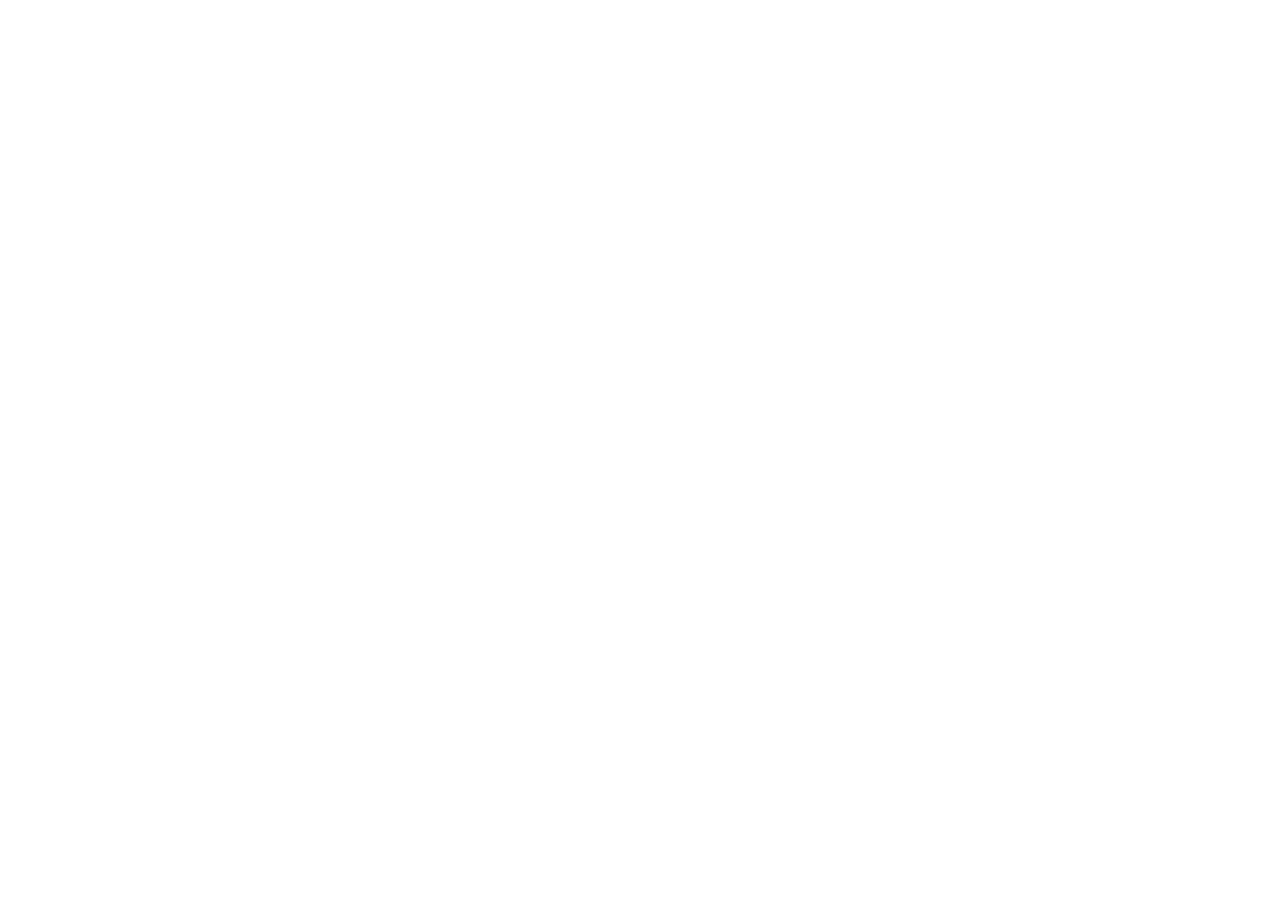
==== atv-taxi/index.html @ dbc44d2c "start taxi" ====
<!DOCTYPE html>
<html lang="en">
<head>
    <meta charset="UTF-8">
    <meta name="viewport" content="width=device-width, initial-scale=1.0">
    <title>Atividade Táxi</title>
    <link rel="stylesheet" href="css/reset.css">
    <link rel="stylesheet" href="css/style.css">
</head>
<body>
     
</body>
</html>
---- atv-taxi/css/style.css ----
html {
  font-size: clamp(1rem, calc(0.5rem + 2vw), 1.625rem);
}
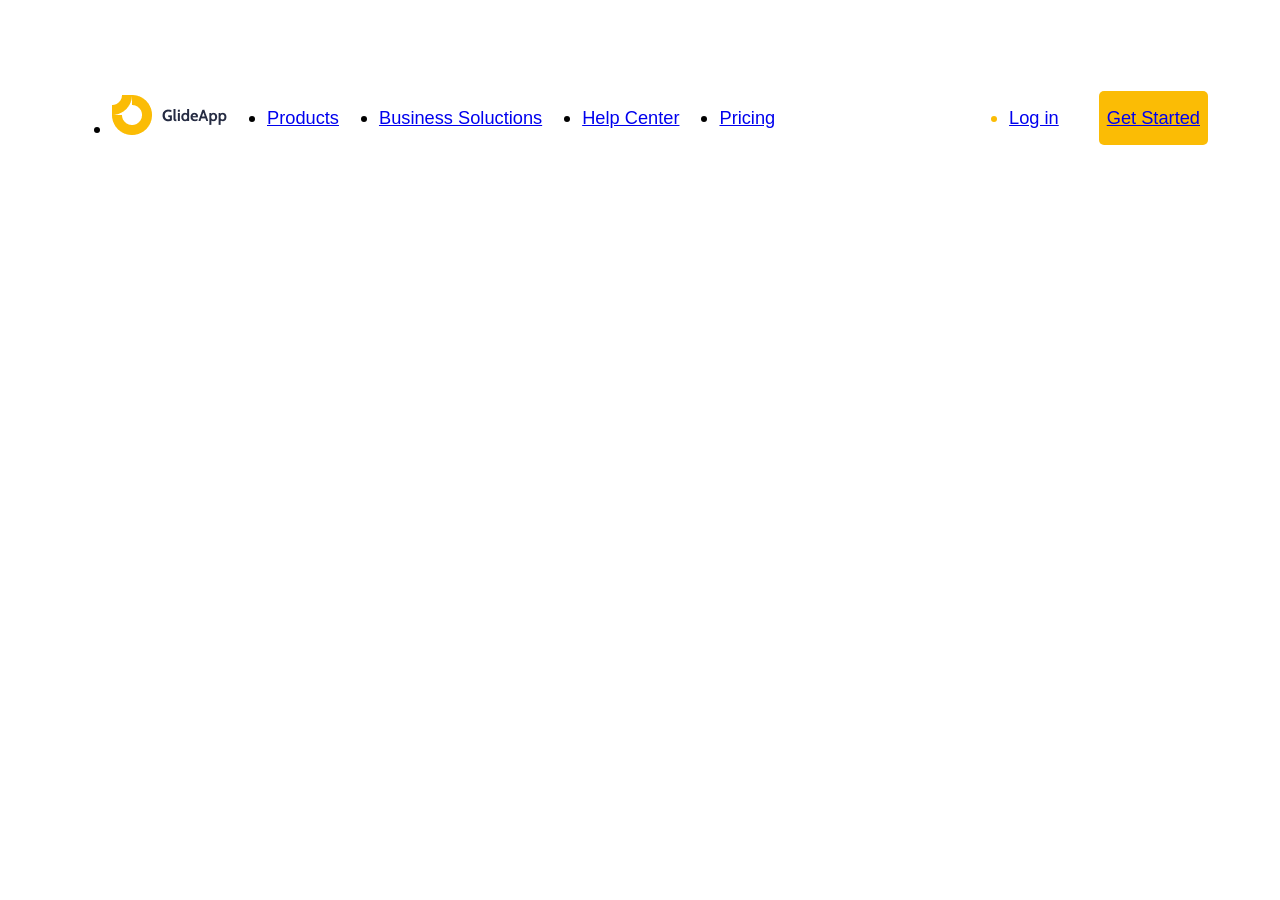
==== commit 27b81886: "Feet: atividade taxi - header" ====
--- a/atv-taxi/index.html
+++ b/atv-taxi/index.html
@@ -1,13 +1,56 @@
-<!DOCTYPE html>
+<!doctype html>
 <html lang="en">
-<head>
-    <meta charset="UTF-8">
-    <meta name="viewport" content="width=device-width, initial-scale=1.0">
+  <head>
+    <meta charset="UTF-8" />
+    <meta name="viewport" content="width=device-width, initial-scale=1.0" />
     <title>Atividade Táxi</title>
-    <link rel="stylesheet" href="css/reset.css">
-    <link rel="stylesheet" href="css/style.css">
-</head>
-<body>
-     
-</body>
-</html>+    <link rel="stylesheet" href="css/reset.css" />
+    <link rel="stylesheet" href="css/style.css" />
+  </head>
+  <body>
+    <header>
+      <nav>
+        <ul>
+          <li>
+            <h1>
+              <a href="index.html">
+                <img src="images/logo-glide-app.png" alt="" />
+              </a>
+            </h1>
+          </li>
+          <li>
+            <a href="#">Products</a>
+          </li>
+          <li>
+            <a href="#">Business Soluctions</a>
+          </li>
+          <li>
+            <a href="#">Help Center</a>
+          </li>
+          <li>
+            <a href="#">Pricing</a>
+          </li>
+        </ul>
+        <nav>
+          <ul>
+            <li class="font-yellow">
+              <a href="#">Log in</a>
+            </li>
+            <li class="border-yellow">
+              <a href="#">Get Started</a>
+            </li>
+          </ul>
+        </nav>
+      </nav>
+    </header>
+    <main>
+
+      <section>
+
+
+      </section>
+
+    </main>
+    <footer></footer>
+  </body>
+</html>
--- a/atv-taxi/css/style.css
+++ b/atv-taxi/css/style.css
@@ -1,6 +1,45 @@
 html {
-  font-size: clamp(1rem, calc(0.5rem + 2vw), 1.625rem);
+  font-size: clamp(1rem, calc(0.5rem + 0.8vw), 1.625rem);
+  font-family: 'Trebuchet MS', 'Lucida Sans Unicode', 'Lucida Grande', 'Lucida Sans', Arial, sans-serif;
+}
+
+header{
+    text-align: center;
+    padding: 5vw 0 0 0;
+}
+
+header nav ul li.font-yellow{
+    color: #FBBC05;
+}
+
+header nav ul li{
+    margin: 20px 0 0 0;
+}
+
+header nav ul li.border-yellow{
+    background-color: #FBBC05;
+    color: white;
+    padding: 16px 8px 16px 8px ;
+    border-radius: 5px;
+    display: inline-block;
 }
 
 
 
+@media only screen and (min-width: 600px) {
+    header nav{
+        display: flex;
+        justify-content: space-between; /* joga para a direita */
+    }
+    header nav ul{
+        display: flex;
+        gap: 40px ;
+        align-items: center; /* alinha se tiver torto */
+    }
+    header{
+        padding: 2vw 5vw 2vw 5vw;
+    }
+        
+    
+
+} 
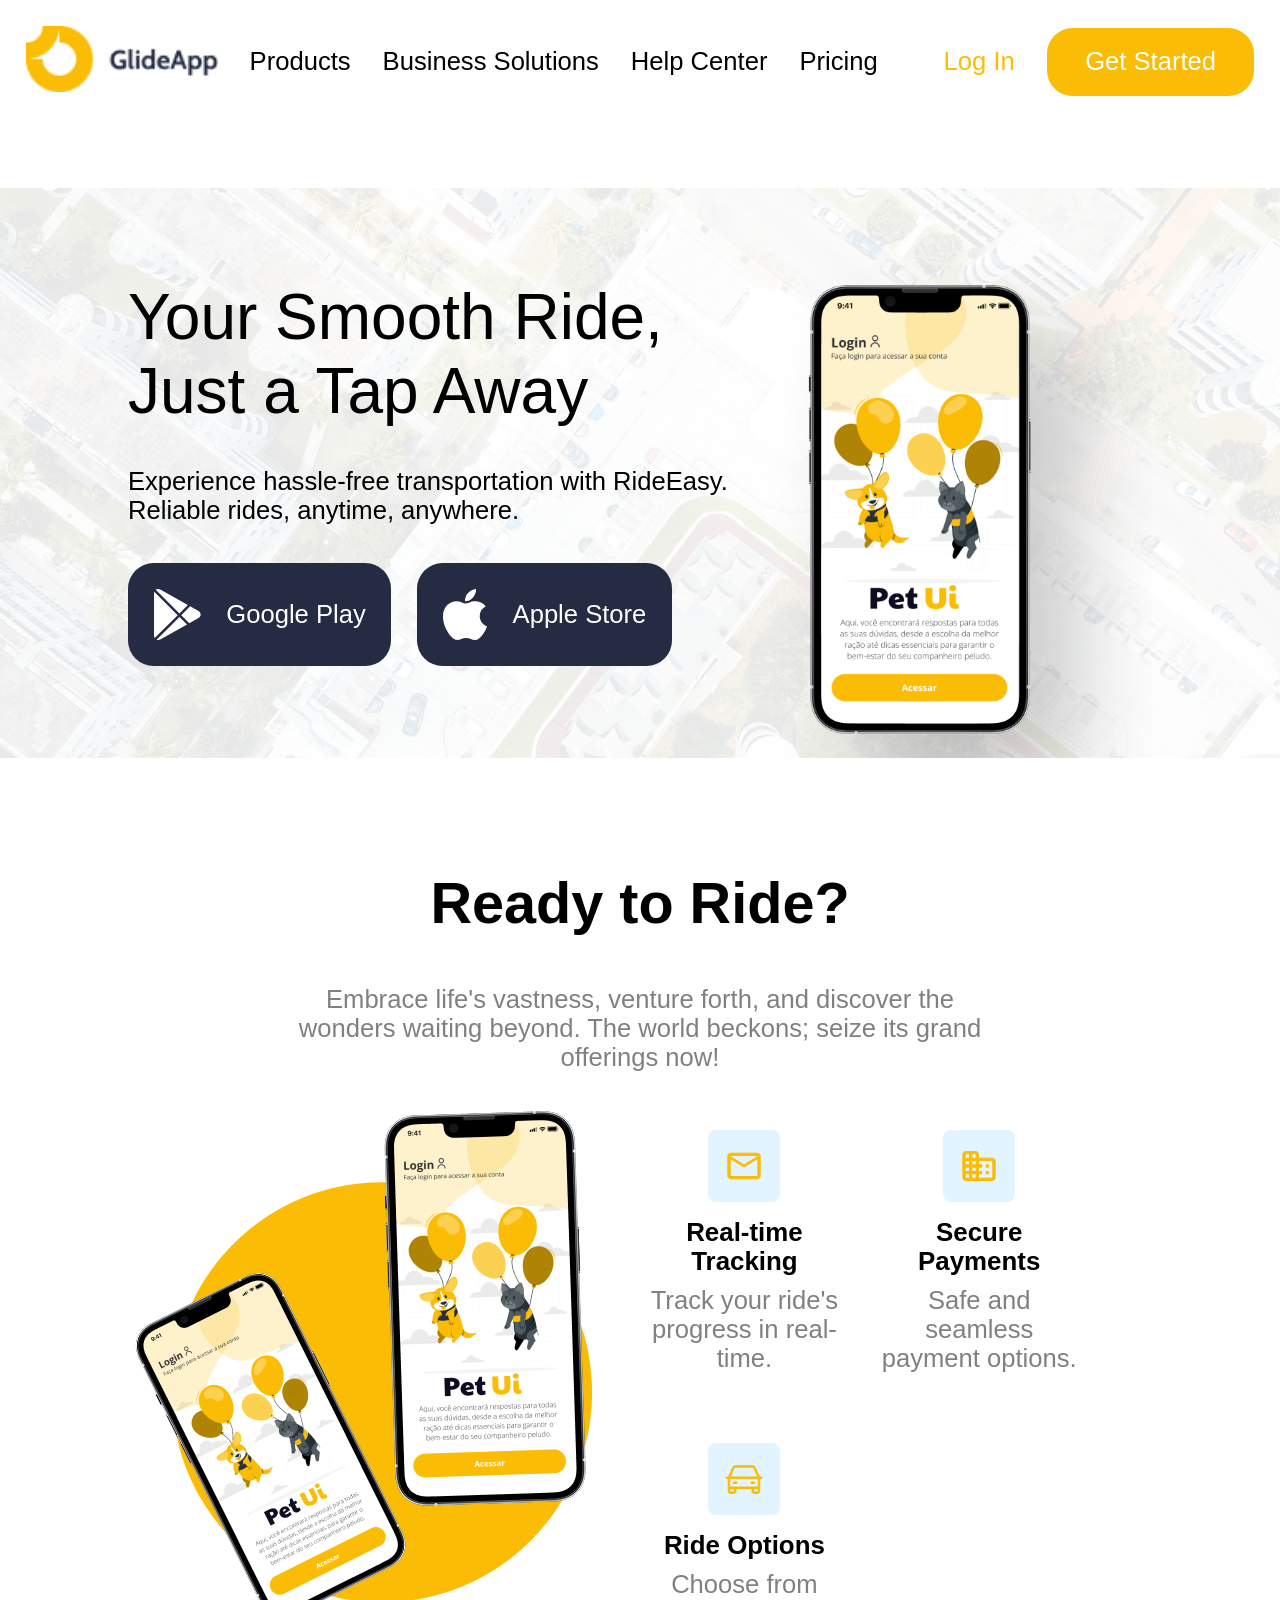
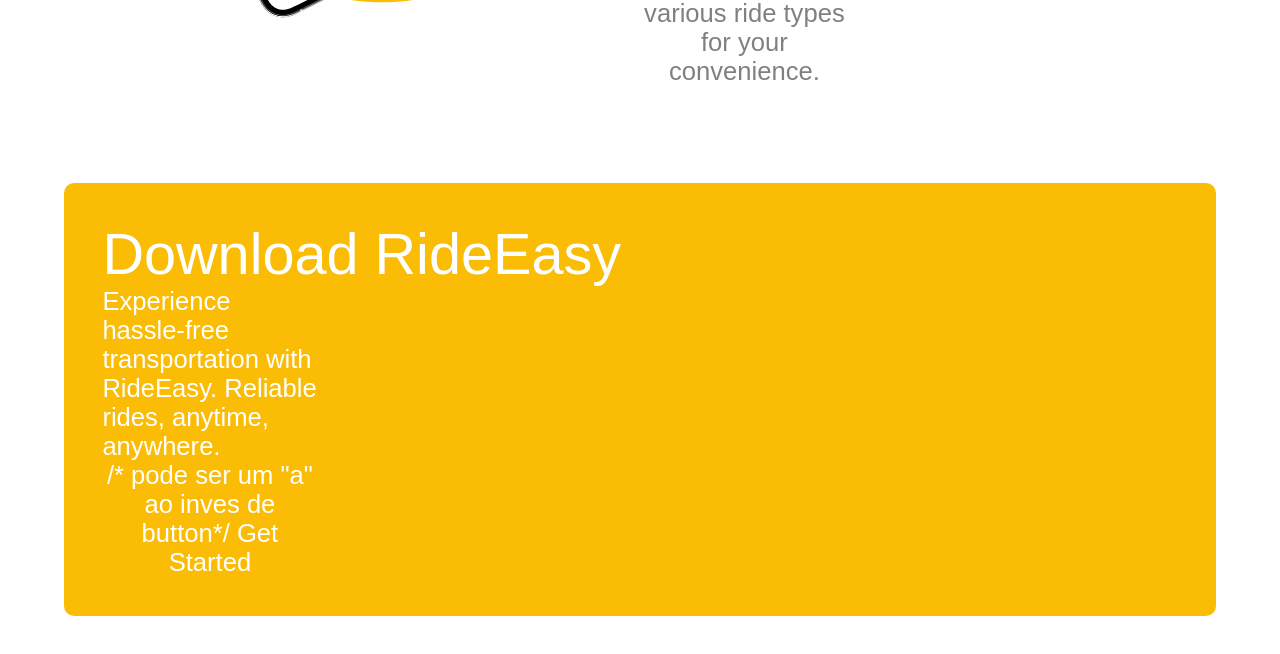
==== commit d7efda5c: "Add files via upload" ====
--- a/atv-taxi/index.html
+++ b/atv-taxi/index.html
@@ -3,7 +3,7 @@
   <head>
     <meta charset="UTF-8" />
     <meta name="viewport" content="width=device-width, initial-scale=1.0" />
-    <title>Atividade Táxi</title>
+    <title>Taxi</title>
     <link rel="stylesheet" href="css/reset.css" />
     <link rel="stylesheet" href="css/style.css" />
   </head>
@@ -12,17 +12,13 @@
       <nav>
         <ul>
           <li>
-            <h1>
-              <a href="index.html">
-                <img src="images/logo-glide-app.png" alt="" />
-              </a>
-            </h1>
+            <a href="#"><img src="images/logo-glide-app.png" alt="" /></a>
           </li>
           <li>
             <a href="#">Products</a>
           </li>
           <li>
-            <a href="#">Business Soluctions</a>
+            <a href="#">Business Solutions</a>
           </li>
           <li>
             <a href="#">Help Center</a>
@@ -31,26 +27,81 @@
             <a href="#">Pricing</a>
           </li>
         </ul>
-        <nav>
-          <ul>
-            <li class="font-yellow">
-              <a href="#">Log in</a>
-            </li>
-            <li class="border-yellow">
-              <a href="#">Get Started</a>
-            </li>
-          </ul>
-        </nav>
+        <ul>
+          <li>
+            <a href="#" class="font-yellow">Log In</a>
+          </li>
+          <li>
+            <a href="#" class="button-yellow">Get Started</a>
+          </li>
+        </ul>
       </nav>
     </header>
     <main>
-
-      <section>
-
-
+      <section class="banner">
+        <div>
+          <h1>Your Smooth Ride, Just a Tap Away</h1>
+          <p>
+            Experience hassle-free transportation with RideEasy. Reliable rides,
+            anytime, anywhere.
+          </p>
+          <p class="buttons">
+            <a href="#">
+              <img src="images/icon-button-google.svg" alt="Play Store" />
+              <span>Google Play</span>
+            </a>
+            <a href="#">
+              <img src="images/icon-apple-ios.svg" alt="Play Store" />
+              <span>Apple Store</span>
+            </a>
+          </p>
+        </div>
+        <div class="image">
+          <img src="images/iphone-pet-ui.png" alt="ifome auau miaumiau" />
+        </div>
       </section>
-
+      <section class="ready">
+        <h2>Ready to Ride?</h2>
+        <p>
+          Embrace life's vastness, venture forth, and discover the wonders
+          waiting beyond. The world beckons; seize its grand offerings now!
+        </p>
+        <div>
+          <div class="img">
+            <img src="images/smartphones-pet-uis.png" alt="img do apk" />
+          </div>
+          <div class="lista">
+            <ul>
+              <li>
+                <img src="images/icon-back-blue-letter.svg" alt="icon carta" />
+                <h3>Real-time Tracking</h3>
+                <p>Track your ride's progress in real-time.</p>
+              </li>
+              <li>
+                <img src="images/icon-back-blue-building.svg" alt="icon edificio" />
+                <h3>Secure Payments</h3>
+                <p>Safe and seamless payment options.</p>
+              </li>
+              <li>
+                <img src="images/icon-back-blue-car.svg" alt="icon carro" />
+                <h3>Ride Options</h3>
+                <p>Choose from various ride types for your convenience.</p>
+              </li>
+            </ul>
+          </div>
+        </div>
+      </section>
+      <section class="download">
+        <h2>Download RideEasy</h2>
+        <p>
+          Experience hassle-free transportation with RideEasy. Reliable rides, anytime, anywhere.
+        </p>
+        <p>
+          <button> /* pode ser um "a" ao inves de button*/
+            Get Started
+          </button>
+        </p>
+      </section>
     </main>
-    <footer></footer>
   </body>
 </html>
--- a/atv-taxi/css/style.css
+++ b/atv-taxi/css/style.css
@@ -1,45 +1,217 @@
 html {
-  font-size: clamp(1rem, calc(0.5rem + 0.8vw), 1.625rem);
-  font-family: 'Trebuchet MS', 'Lucida Sans Unicode', 'Lucida Grande', 'Lucida Sans', Arial, sans-serif;
-}
-
-header{
-    text-align: center;
-    padding: 5vw 0 0 0;
-}
-
-header nav ul li.font-yellow{
-    color: #FBBC05;
-}
-
-header nav ul li{
-    margin: 20px 0 0 0;
-}
-
-header nav ul li.border-yellow{
-    background-color: #FBBC05;
-    color: white;
-    padding: 16px 8px 16px 8px ;
-    border-radius: 5px;
-    display: inline-block;
-}
-
-
+  font-size: clamp(1rem, calc(0.67rem + 1vw), 4rem);
+  font-family:
+    "Trebuchet MS", "Lucida Sans Unicode", "Lucida Grande", "Lucida Sans",
+    Arial, sans-serif;
+}
+
+h1 {
+  font-size: 6vw;
+}
+
+h2 {
+  font-size: 5.5vw;
+}
+
+h3 {
+  font-size: 5vw;
+}
+
+p {
+  font-size: 3vw;
+}
+
+header a{
+  font-size: 3vw;
+}
+
+header {
+  text-align: center;
+  padding: 5vw;
+}
+
+header img {
+  width: 15vw;
+}
+
+header nav ul li {
+  margin: 3vw;
+}
+
+header nav ul li a.font-yellow {
+  color: #fbbc05;
+}
+
+header nav ul li a.button-yellow {
+  background-color: #fbbc05;
+  color: white;
+  padding: 1.5vw 3vw;
+  border: 5px;
+  display: inline-block;
+  border-radius: 2vw;
+}
+
+section.banner {
+  background-image: url(../images/background-banner.png);
+  background-repeat: no-repeat;
+  background-size: 100% auto;
+  padding: 3vw 5vw 3vw 5vw;
+  margin: 5vw 0;
+}
+
+section.banner p {
+  margin: 3vw 0;
+}
+
+section.banner p.buttons {
+  color: rgb(104, 104, 104);
+  gap: 2vw;
+  display: flex;
+}
+
+section.banner p.buttons a {
+  background-color: #252b42;
+  display: inline-block;
+  display: flex;
+  gap: 2vw;
+  padding: 2vw;
+  color: #ffffff;
+  align-items: center;
+  border-radius: 2vw;
+}
+
+section.banner p.buttons img {
+  height: 4vw;
+}
+
+section.banner div.image img{
+  display: none;
+}
+
+section.ready div.img{
+  display: none;   /* Faz a imagem sumir */
+}
+
+section.ready {
+  text-align: center;
+  padding: 3vw 5vw 3vw 5vw;
+}
+
+section.ready p{
+  color: gray;
+}
+
+section.ready h2{
+  font-family: 1.7rem;
+  font-weight: 700;
+  padding: 10px 0 10px 0;
+}
+
+section.ready div.lista ul li{
+  margin: 20px 0 20px 0;
+}
+
+section.ready div.lista ul li h3{
+  font-size: 1.1rem ;
+  font-weight: 700;
+  padding: 10px 0 10px 0;
+}
+
+section.download{
+  background:#fbbc05 ;
+  border-radius: 10px;
+  margin: 3vw 5vw 3vw 5vw;
+  color: white;
+  padding: 10px 10px 10px 10px;
+}
+
+section.downlod h2{
+  font-size: 1.7rem;
+  font-weight: 700;
+  padding: 0 0 20px 0;
+}
 
 @media only screen and (min-width: 600px) {
-    header nav{
-        display: flex;
-        justify-content: space-between; /* joga para a direita */
-    }
-    header nav ul{
-        display: flex;
-        gap: 40px ;
-        align-items: center; /* alinha se tiver torto */
-    }
-    header{
-        padding: 2vw 5vw 2vw 5vw;
-    }
-        
-    
-
-} 
+  h1 {
+    font-size: 5vw;
+  }
+
+  h2 {
+    font-size: 4.5vw;
+  }
+
+  h3 {
+    font-size: 4vw;
+  }
+
+  p {
+    font-size: 2vw;
+  }
+
+  header a {
+    font-size: 2vw;
+  }
+  header {
+    padding: 2vw;
+  }
+
+  header nav {
+    display: flex;
+    justify-content: space-between;
+  }
+  header nav ul {
+    display: flex;
+    align-items: center;
+    gap: 2.5vw;
+  }
+
+  header nav ul li {
+  margin: 0;
+}
+
+  section.banner {
+    display: flex;
+    background-size: 100% auto;
+    align-items: center;
+    padding: 3vw 10vw 0 10vw;
+  }
+
+  section.banner div.image img {
+    display: block;
+    width: 50vw;
+    margin: 3vw 0 0 0;
+  }
+
+  section.ready div.img{
+    display: block;    /* Faz a imagem voltar */
+  }
+
+  section.ready > p{ /* section.ready > p faz com  o que só o filho direto p receba*/
+    padding: 3vw 20% 3vw 20%;  /* comprimie a área escrita */
+  }
+
+  section.ready > div{
+    display: flex;
+    justify-content: center;
+    gap: 50px;
+  }
+
+  section.ready div.lista ul{
+    display: flex;
+    flex-wrap: wrap;    /* faz um elemento cair se não ouver espaço */
+    gap: 30px;
+    width: 40vw;
+  }
+
+  section.ready div.lista ul li{
+    width: 40%;
+  }
+
+  section.download{
+    padding: 3vw 3vw 3vw 3vw;
+  }
+
+  section.download p{
+    width: 20%;
+  }
+}
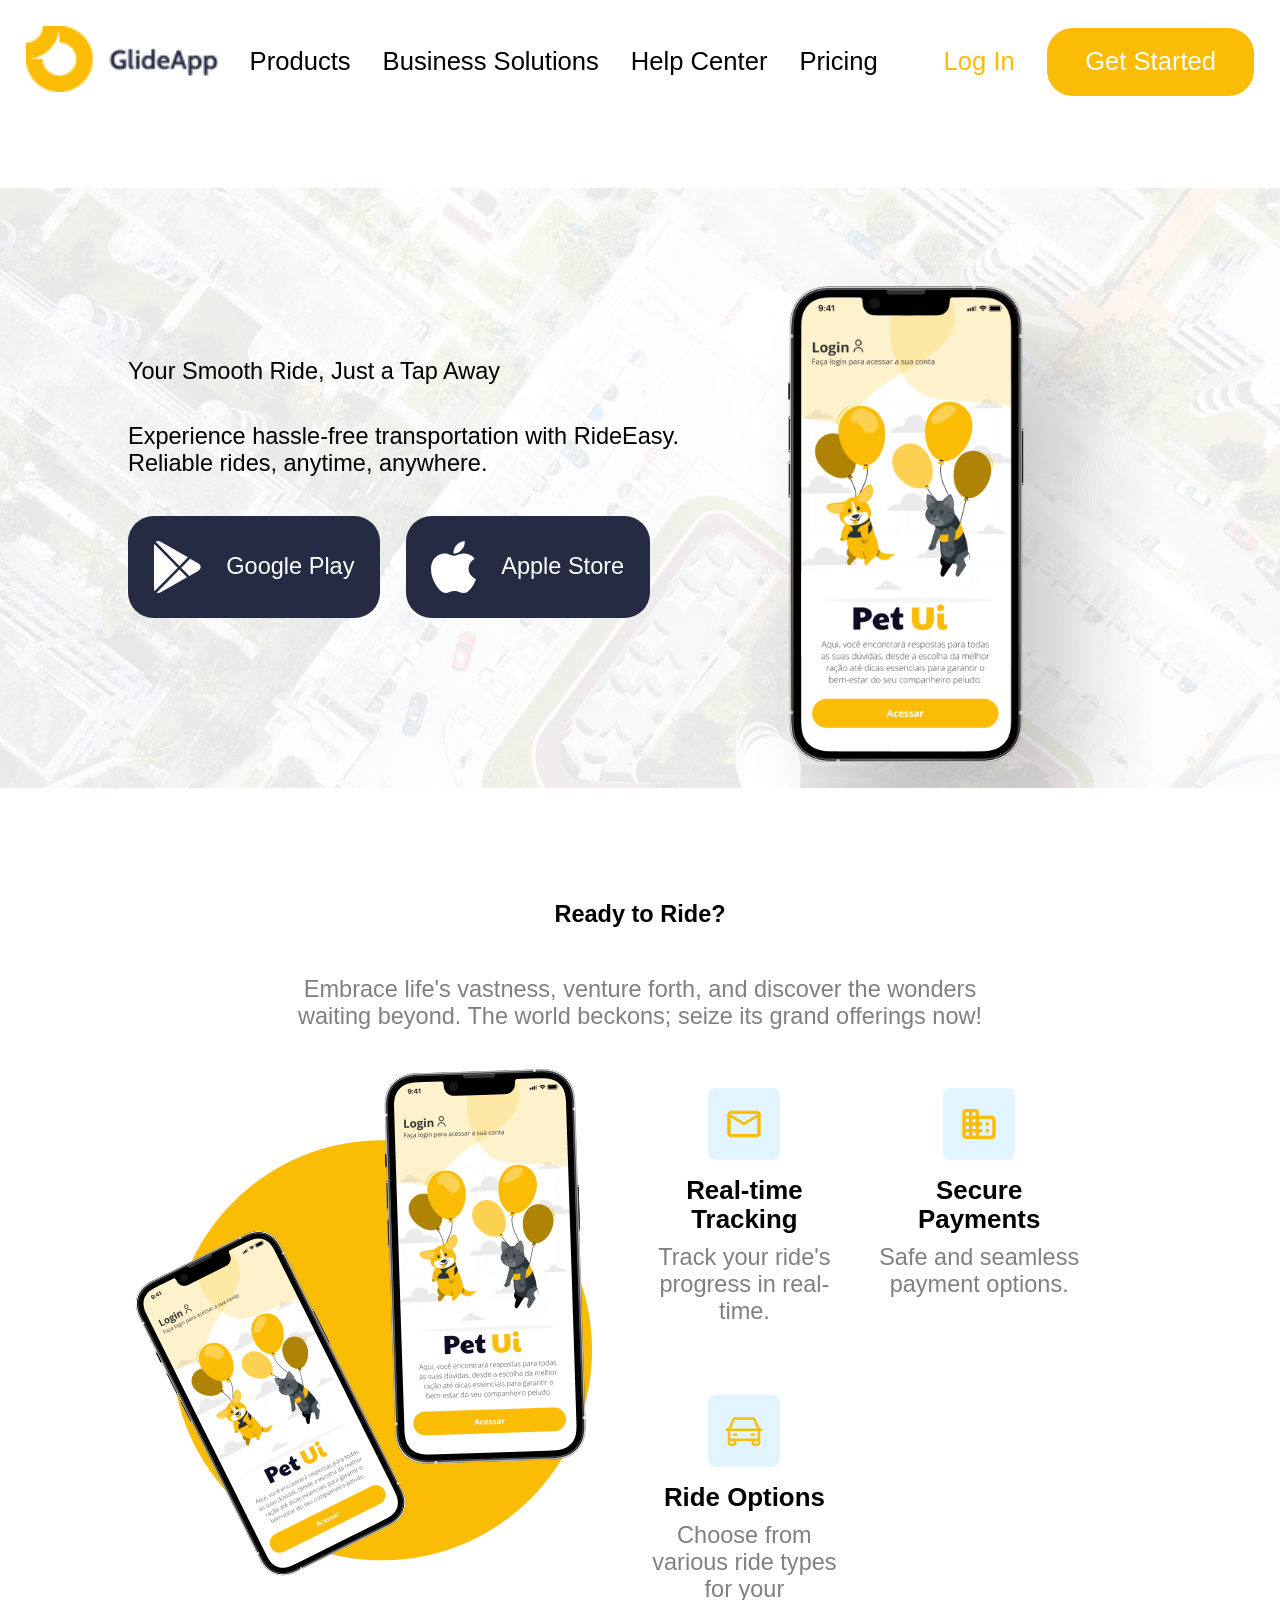
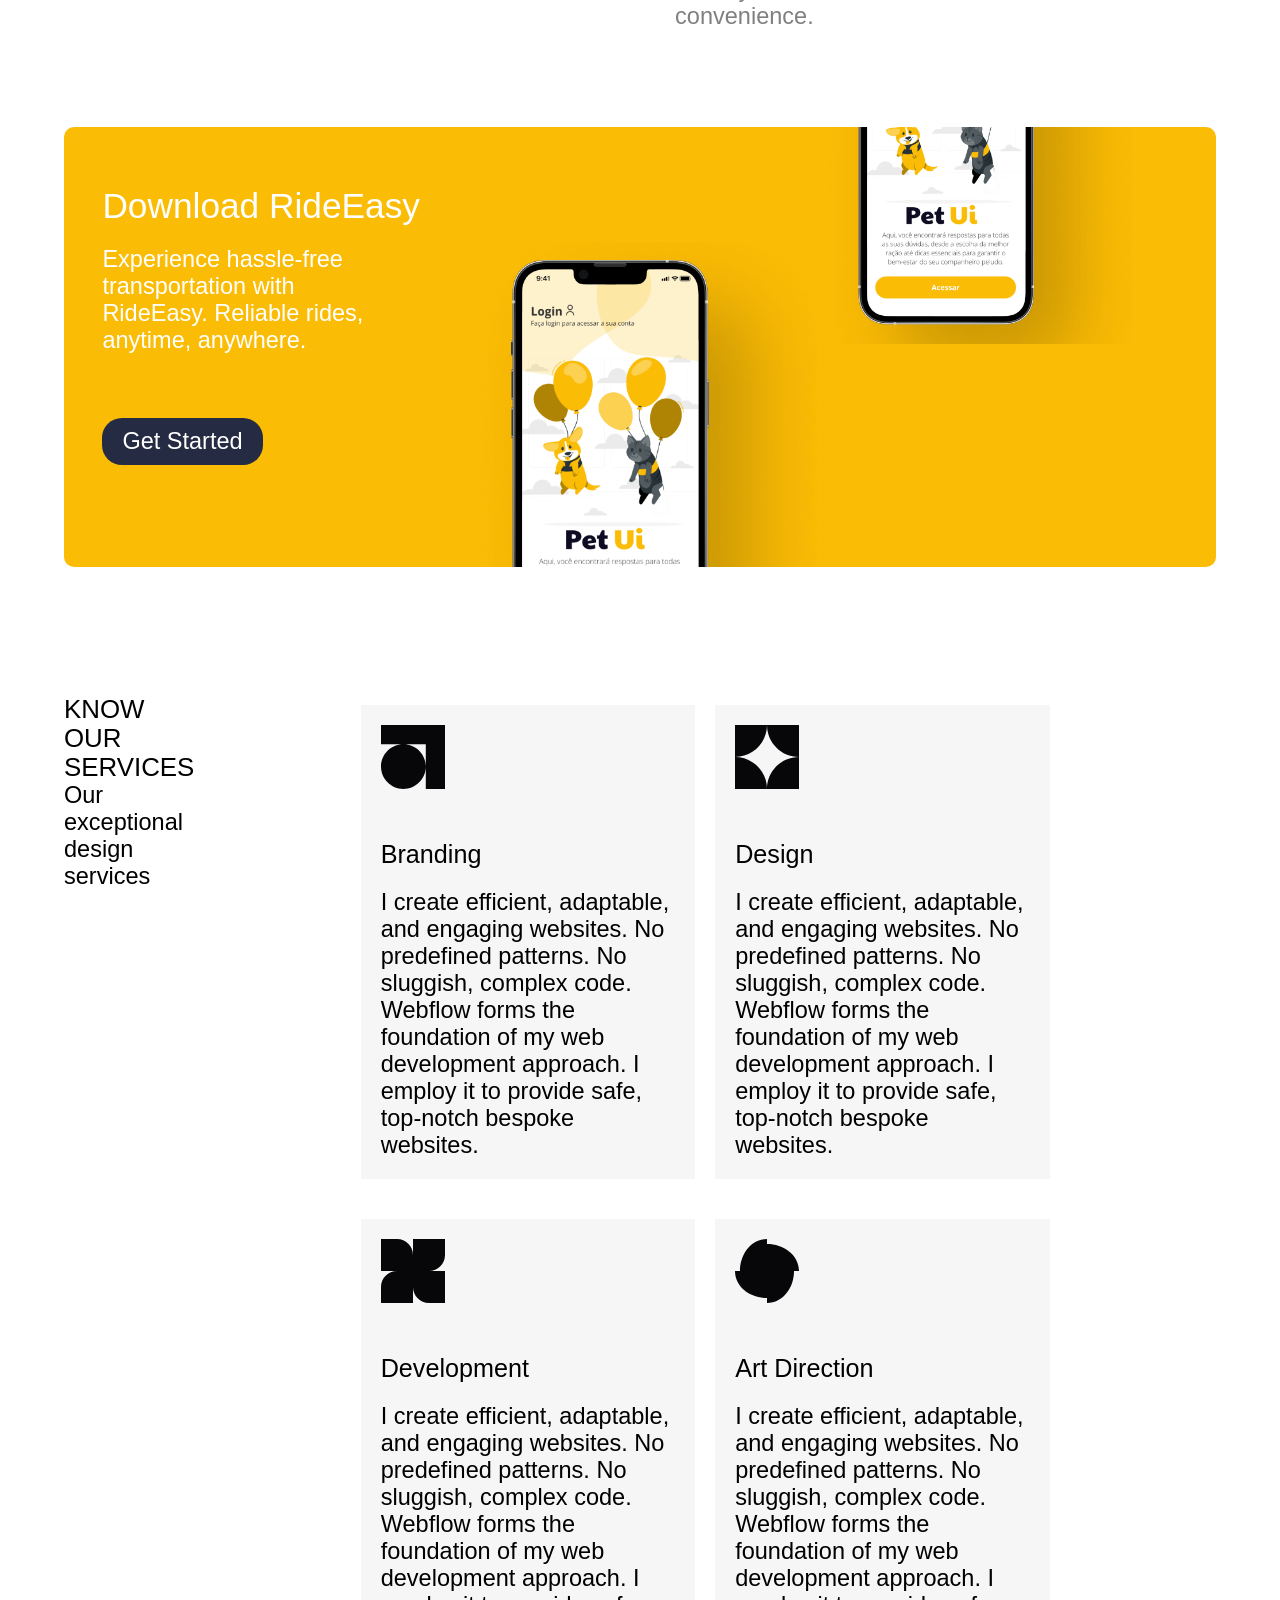
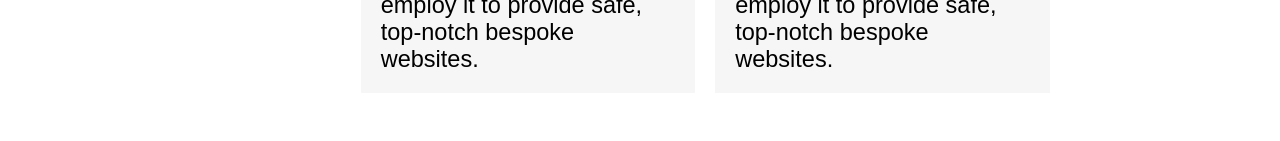
==== commit 0d2106c5: "Add files via upload" ====
--- a/atv-taxi/index.html
+++ b/atv-taxi/index.html
@@ -1,107 +1,159 @@
 <!doctype html>
 <html lang="en">
-  <head>
-    <meta charset="UTF-8" />
-    <meta name="viewport" content="width=device-width, initial-scale=1.0" />
-    <title>Taxi</title>
-    <link rel="stylesheet" href="css/reset.css" />
-    <link rel="stylesheet" href="css/style.css" />
-  </head>
-  <body>
-    <header>
-      <nav>
+
+<head>
+  <meta charset="UTF-8" />
+  <meta name="viewport" content="width=device-width, initial-scale=1.0" />
+  <title>Taxi</title>
+  <link rel="stylesheet" href="css/reset.css" />
+  <link rel="stylesheet" href="css/style.css" />
+</head>
+
+<body>
+  <header>
+    <nav>
+      <ul>
+        <li>
+          <a href="#"><img src="images/logo-glide-app.png" alt="" /></a>
+        </li>
+        <li>
+          <a href="#">Products</a>
+        </li>
+        <li>
+          <a href="#">Business Solutions</a>
+        </li>
+        <li>
+          <a href="#">Help Center</a>
+        </li>
+        <li>
+          <a href="#">Pricing</a>
+        </li>
+      </ul>
+      <ul>
+        <li>
+          <a href="#" class="font-yellow">Log In</a>
+        </li>
+        <li>
+          <a href="#" class="button-yellow">Get Started</a>
+        </li>
+      </ul>
+    </nav>
+  </header>
+  <main>
+    <section class="banner">
+      <div>
+        <h1>Your Smooth Ride, Just a Tap Away</h1>
+        <p>
+          Experience hassle-free transportation with RideEasy. Reliable rides,
+          anytime, anywhere.
+        </p>
+        <p class="buttons">
+          <a href="#">
+            <img src="images/icon-button-google.svg" alt="Play Store" />
+            <span>Google Play</span>
+          </a>
+          <a href="#">
+            <img src="images/icon-apple-ios.svg" alt="Play Store" />
+            <span>Apple Store</span>
+          </a>
+        </p>
+      </div>
+      <div class="image">
+        <img src="images/iphone-pet-ui.png" alt="ifome auau miaumiau" />
+      </div>
+    </section>
+    <section class="ready">
+      <h2>Ready to Ride?</h2>
+      <p>
+        Embrace life's vastness, venture forth, and discover the wonders
+        waiting beyond. The world beckons; seize its grand offerings now!
+      </p>
+      <div>
+        <div class="img">
+          <img src="images/smartphones-pet-uis.png" alt="img do apk" />
+        </div>
+        <div class="lista">
+          <ul>
+            <li>
+              <img src="images/icon-back-blue-letter.svg" alt="icon carta" />
+              <h3>Real-time Tracking</h3>
+              <p>Track your ride's progress in real-time.</p>
+            </li>
+            <li>
+              <img src="images/icon-back-blue-building.svg" alt="icon edificio" />
+              <h3>Secure Payments</h3>
+              <p>Safe and seamless payment options.</p>
+            </li>
+            <li>
+              <img src="images/icon-back-blue-car.svg" alt="icon carro" />
+              <h3>Ride Options</h3>
+              <p>Choose from various ride types for your convenience.</p>
+            </li>
+          </ul>
+        </div>
+      </div>
+    </section>
+    <section class="download">
+      <h2>Download RideEasy</h2>
+      <p>
+        Experience hassle-free transportation with RideEasy. Reliable rides, anytime, anywhere.
+      </p>
+      <p>
+        <button>
+          Get Started
+        </button>
+      </p>
+    </section>
+    <section class="services">
+      <div class="text">
+        <h2>KNOW OUR SERVICES</h2>
+        <p>
+          Our exceptional design services
+        </p>
+      </div>
+      <div class="right">
         <ul>
           <li>
-            <a href="#"><img src="images/logo-glide-app.png" alt="" /></a>
+            <img src="images/icon-brading.svg" alt="img Branding">
+            <h3>Branding</h3>
+            <p>
+              I create efficient, adaptable, and engaging websites. No predefined patterns. No sluggish, complex code.
+              Webflow forms the foundation of my web development approach. I employ it to provide safe, top-notch
+              bespoke websites.
+            </p>
           </li>
           <li>
-            <a href="#">Products</a>
+            <img src="images/icon-design.svg" alt="img desing">
+            <h3>Design</h3>
+            <p>
+              I create efficient, adaptable, and engaging websites. No predefined patterns. No sluggish, complex code.
+              Webflow forms the foundation of my web development approach. I employ it to provide safe, top-notch
+              bespoke websites.
+            </p>
           </li>
           <li>
-            <a href="#">Business Solutions</a>
+            <img src="images/icon-development.svg" alt="img development">
+            <h3>Development</h3>
+            <p>
+              I create efficient, adaptable, and engaging websites. No predefined patterns. No sluggish, complex code.
+              Webflow forms the foundation of my web development approach. I employ it to provide safe, top-notch
+              bespoke websites.
+            </p>
           </li>
           <li>
-            <a href="#">Help Center</a>
-          </li>
-          <li>
-            <a href="#">Pricing</a>
+            <img src="images/icon-art.svg" alt="img art">
+            <h3>Art Direction</h3>
+            <p>
+              I create efficient, adaptable, and engaging websites. No predefined patterns. No sluggish, complex code.
+              Webflow forms the foundation of my web development approach. I employ it to provide safe, top-notch
+              bespoke websites.
+            </p>
           </li>
         </ul>
-        <ul>
-          <li>
-            <a href="#" class="font-yellow">Log In</a>
-          </li>
-          <li>
-            <a href="#" class="button-yellow">Get Started</a>
-          </li>
-        </ul>
-      </nav>
-    </header>
-    <main>
-      <section class="banner">
-        <div>
-          <h1>Your Smooth Ride, Just a Tap Away</h1>
-          <p>
-            Experience hassle-free transportation with RideEasy. Reliable rides,
-            anytime, anywhere.
-          </p>
-          <p class="buttons">
-            <a href="#">
-              <img src="images/icon-button-google.svg" alt="Play Store" />
-              <span>Google Play</span>
-            </a>
-            <a href="#">
-              <img src="images/icon-apple-ios.svg" alt="Play Store" />
-              <span>Apple Store</span>
-            </a>
-          </p>
-        </div>
-        <div class="image">
-          <img src="images/iphone-pet-ui.png" alt="ifome auau miaumiau" />
-        </div>
-      </section>
-      <section class="ready">
-        <h2>Ready to Ride?</h2>
-        <p>
-          Embrace life's vastness, venture forth, and discover the wonders
-          waiting beyond. The world beckons; seize its grand offerings now!
-        </p>
-        <div>
-          <div class="img">
-            <img src="images/smartphones-pet-uis.png" alt="img do apk" />
-          </div>
-          <div class="lista">
-            <ul>
-              <li>
-                <img src="images/icon-back-blue-letter.svg" alt="icon carta" />
-                <h3>Real-time Tracking</h3>
-                <p>Track your ride's progress in real-time.</p>
-              </li>
-              <li>
-                <img src="images/icon-back-blue-building.svg" alt="icon edificio" />
-                <h3>Secure Payments</h3>
-                <p>Safe and seamless payment options.</p>
-              </li>
-              <li>
-                <img src="images/icon-back-blue-car.svg" alt="icon carro" />
-                <h3>Ride Options</h3>
-                <p>Choose from various ride types for your convenience.</p>
-              </li>
-            </ul>
-          </div>
-        </div>
-      </section>
-      <section class="download">
-        <h2>Download RideEasy</h2>
-        <p>
-          Experience hassle-free transportation with RideEasy. Reliable rides, anytime, anywhere.
-        </p>
-        <p>
-          <button> /* pode ser um "a" ao inves de button*/
-            Get Started
-          </button>
-        </p>
-      </section>
-    </main>
-  </body>
-</html>
+      </div>
+
+    </section>
+  </main>
+</body>
+
+</html>
--- a/atv-taxi/css/style.css
+++ b/atv-taxi/css/style.css
@@ -5,21 +5,6 @@
     Arial, sans-serif;
 }
 
-h1 {
-  font-size: 6vw;
-}
-
-h2 {
-  font-size: 5.5vw;
-}
-
-h3 {
-  font-size: 5vw;
-}
-
-p {
-  font-size: 3vw;
-}
 
 header a{
   font-size: 3vw;
@@ -125,29 +110,49 @@
   padding: 10px 10px 10px 10px;
 }
 
-section.downlod h2{
-  font-size: 1.7rem;
-  font-weight: 700;
-  padding: 0 0 20px 0;
-}
+  section.download h2{
+    font-size: 1.5rem;
+    margin: 20px 0 20px 0 ;
+  }
+
+  section.download button{
+    background: #252b42;
+    padding: 10px 20px 10px 20px;
+    border-radius: 20px;
+  }
+
+  section.services{
+    margin: 10vw 5vw 3vw 5vw;
+  }
+
+  section.services div.text{
+    text-align: left;
+    justify-content: right;
+  }
+
+  section.services h2{
+    font-size: 1.1rem;
+  }
+  section.services div.text{
+    margin: 0 0 20px 0;
+  }
+
+   section.services div.right ul li{
+    background: #f6f6f6;
+    padding: 20px 20px 20px 20px ;
+    margin: 10px 0 10px 0;
+   }
+
+  section.services div.right ul{
+    padding: 0 3vw 0 3vw ;
+  }
+
+   section.services div.right ul li h3{
+    font-size: 1.07rem;    
+    padding: 45px 0 20px 0;
+   }
 
 @media only screen and (min-width: 600px) {
-  h1 {
-    font-size: 5vw;
-  }
-
-  h2 {
-    font-size: 4.5vw;
-  }
-
-  h3 {
-    font-size: 4vw;
-  }
-
-  p {
-    font-size: 2vw;
-  }
-
   header a {
     font-size: 2vw;
   }
@@ -209,9 +214,30 @@
 
   section.download{
     padding: 3vw 3vw 3vw 3vw;
-  }
+    background: url(../images/iphone-pet-ui.png) no-repeat, url(../images/iphone-pet-ui.png) no-repeat, #fbbc05 ; /* coloca uma imagem no background e sem reprtir a imagem */
+    background-size: auto 100%, auto 90% ; /* o primeiro é para o primeiro elemento e o segundo depois da virgula para o segundo elemento */
+    background-position: center 9vw, 90%  -14vw; /* cada um é uma posição ne horizontal e vertical */
+  }
+
 
   section.download p{
-    width: 20%;
-  }
-}
+    width: 25%;
+    margin: 0 0 5vw 0;
+  }
+
+  section.services{
+    display: flex;
+    width: 80%;
+    gap: 10vw;
+  }
+
+  section.services div.text{
+    width: 30%;
+  }
+
+  section.services ul {
+    display: grid;
+    grid-template-columns: 1fr 1fr; 
+    gap: 20px;
+  }
+}
